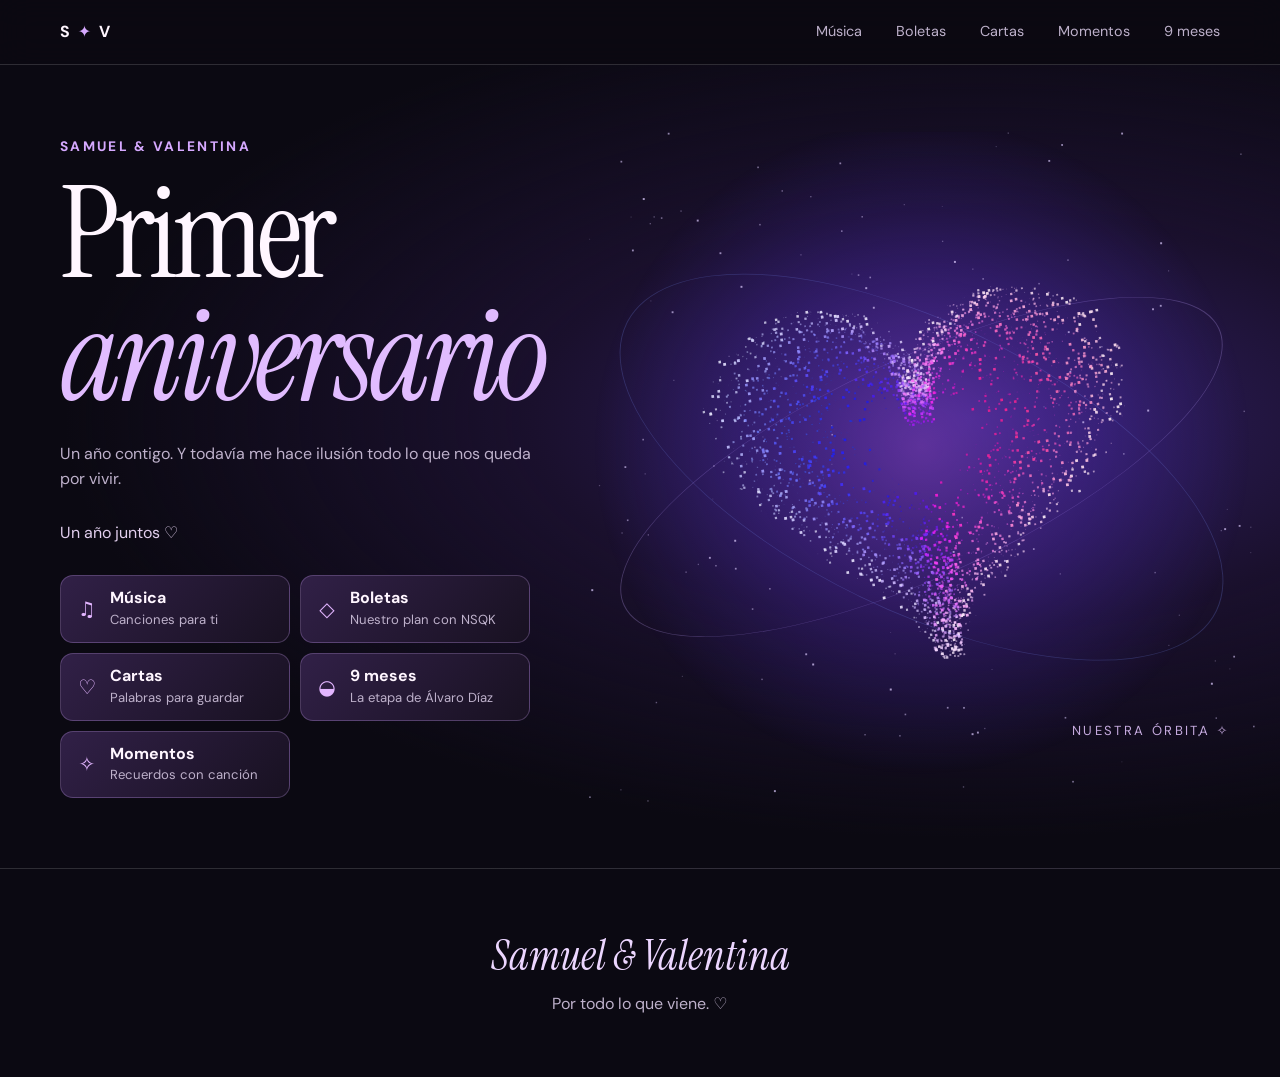
==== docs/index.html @ 87c30b8c "Publica Nuestra órbita en GitHub Pages" ====
<!doctype html>
<html lang="es">
<head>
<meta charset="utf-8">
<meta name="viewport" content="width=device-width, initial-scale=1">
<meta name="theme-color" content="#0b0912">
<title>Nuestra órbita · Samuel y Valentina</title>
<meta name="description" content="El primer aniversario de Samuel y Valentina.">
<link rel="canonical" href="https://torressamuel.github.io/proyecto-aniversario/">
<link rel="preconnect" href="https://fonts.googleapis.com">
<link rel="preconnect" href="https://fonts.gstatic.com" crossorigin>
<link href="https://fonts.googleapis.com/css2?family=DM+Sans:wght@400;500;600;700&family=Instrument+Serif:ital@0;1&display=swap" rel="stylesheet">
<style>
:root{color-scheme:dark;--bg:#0b0912;--ink:#fff6ff;--muted:#beb1cb;--violet:#d6a9ff;--line:#ffffff25;--serif:"Instrument Serif",Georgia,serif;--sans:"DM Sans",system-ui,sans-serif}
*{box-sizing:border-box}html{scroll-behavior:smooth;scroll-padding-top:86px}body{margin:0;background:var(--bg);color:var(--ink);font:16px/1.6 var(--sans)}a{color:inherit;text-decoration:none}button,input,select{font:inherit;color:inherit}button{cursor:pointer}button:focus-visible,a:focus-visible,input:focus-visible,select:focus-visible{outline:2px solid #e5b4ff;outline-offset:5px}[hidden]{display:none!important}
.wrap{width:min(1160px,calc(100% - 48px));margin-inline:auto}.nav{position:sticky;top:0;z-index:2;background:#0b0912e8;border-bottom:1px solid var(--line);backdrop-filter:blur(16px)}.nav .wrap{display:flex;justify-content:space-between;align-items:center;min-height:64px;gap:16px}.brand{letter-spacing:.12em;font-weight:700;white-space:nowrap}.brand span{color:var(--violet)}.links{display:flex;gap:clamp(12px,3vw,34px);font-size:.9rem;color:var(--muted)}.links a:hover{color:#fff}
.hero{position:relative;isolation:isolate;overflow:hidden;border-bottom:1px solid var(--line);background:radial-gradient(ellipse at 76% 44%,#322066 0%,#1a102d 32%,transparent 66%),#0b0912}.hero .wrap{display:grid;grid-template-columns:.95fr 1.05fr;align-items:center;min-height:min(720px,87svh);position:relative}.hero-copy{z-index:1;padding:70px 0}.label{color:var(--violet);font-size:.86rem;font-weight:700;letter-spacing:.17em;text-transform:uppercase;margin:0 0 16px}h1,h2,h3{font-family:var(--serif);font-weight:400;line-height:.96;margin:0}h1{font-size:clamp(4rem,10vw,9rem);letter-spacing:-.045em}h1 em{display:block;color:#e1bcff;font-weight:400}h2{font-size:clamp(3.4rem,7vw,6rem)}h3{font-size:clamp(2rem,4vw,3.6rem)}p{margin:0}.lede{max-width:43ch;color:var(--muted);margin:22px 0 28px}.btn{display:inline-flex;align-items:center;justify-content:center;border:1px solid var(--line);border-radius:100px;padding:11px 21px;background:#20162e;color:var(--ink);transition:background .25s,transform .25s;min-height:46px}.btn:hover{background:#39254b;transform:translateY(-2px)}.primary{background:#e8c9ff;color:#200c30;border-color:transparent;font-weight:700}.primary:hover{background:#f1ddff}.clock{display:flex;gap:16px;align-items:baseline;min-height:35px;margin-bottom:17px;color:#e2cfee}.clock strong{font-size:1.35rem;font-variant-numeric:tabular-nums;color:#fff}.art{width:110%;aspect-ratio:1;position:relative;margin-left:-4%;display:grid;place-items:center}.art::before,.art::after{content:"";position:absolute;inset:17% 1%;border:1px solid #c5a6ff45;border-radius:50%;transform:rotate(-25deg) scaleY(.49);pointer-events:none}.art::after{transform:rotate(26deg) scaleY(.65);border-color:#7c93ff38}.art canvas{width:100%;height:100%;position:absolute}.art-note{position:absolute;bottom:9%;right:4%;color:#c5aade;font-size:.82rem;letter-spacing:.18em}
.section{padding:clamp(66px,9vw,125px) 0;border-bottom:1px solid var(--line)}.section-head{margin-bottom:38px}.section-head p:last-child{color:var(--muted);margin-top:16px;max-width:54ch}.music{background:#110c1a}.music-grid{display:grid;grid-template-columns:.85fr 1.15fr;gap:36px;align-items:start}.now{background:radial-gradient(ellipse at top right,#392055,transparent 75%),#181120;border:1px solid var(--line);border-radius:20px;padding:clamp(20px,4vw,38px);display:grid;align-content:center;min-height:236px}.now p:not(.label){margin:12px 0 20px;color:var(--muted)}.now a{justify-self:start}.tracks{display:grid;gap:8px}.track{background:transparent;border:1px solid transparent;border-bottom-color:var(--line);padding:14px 16px;display:grid;grid-template-columns:25px 1fr;align-items:center;gap:12px;text-align:left;border-radius:10px}.track:hover,.track[aria-pressed=true]{background:#21172f;border-color:#b68be45c}.track span:first-child{color:var(--violet)}.track small{display:block;color:var(--muted);font-size:.85rem}
.ticket{display:grid;grid-template-columns:1fr .32fr;overflow:hidden;border:1px solid #9479bc90;border-radius:20px;background:radial-gradient(at 5% 0%,#422c64,transparent 65%),linear-gradient(115deg,#20172d,#160e29 62%,#232650);position:relative;isolation:isolate;transition:transform .35s,box-shadow .35s}.ticket:hover,.ticket:focus-within,.ticket.glow{transform:translateY(-3px);box-shadow:0 0 40px #a36aff38}.ticket-main,.stub{padding:clamp(22px,4vw,48px)}.stub{border-left:1px dashed #e2c9ff65;display:grid;align-content:center;gap:14px;text-align:center}.bars{height:38px;background:repeating-linear-gradient(90deg,#e5d4ff 0 2px,transparent 2px 5px,#e5d4ff 5px 6px,transparent 6px 10px,#e5d4ff 10px 14px,transparent 14px 18px);opacity:.65}.ticket-meta{display:flex;gap:12px 26px;flex-wrap:wrap;margin-top:22px;color:#eee1ff}.ticket-note{margin-top:20px;color:#e2d0f2;max-width:60ch}.gallery{display:grid;grid-template-columns:repeat(2,1fr);gap:12px;margin-top:18px}.photo{display:grid;place-items:center;text-align:center;min-height:128px;border:1px dashed #c9a9ed60;border-radius:14px;background:#15101f;color:var(--muted);padding:12px;overflow:hidden}.photo img{display:block;width:100%;max-height:280px;object-fit:cover;border-radius:9px}.photo span{display:block}
.archive{background:radial-gradient(ellipse at 10% 15%,#281630,transparent 50%),#100c16}.filters{display:flex;flex-wrap:wrap;gap:12px;margin:0 0 23px}.filters input,.filters select{min-height:46px;border:1px solid var(--line);background:#18111f;border-radius:12px;padding:10px 14px}.filters input{flex:1 1 260px;min-width:0}.filters select{flex:0 1 auto;max-width:100%}.letters{display:grid;grid-template-columns:repeat(3,1fr);gap:13px}.letter{text-align:left;border:1px solid var(--line);border-radius:16px;background:#1a1223;padding:23px;min-height:170px;display:grid;align-content:start;gap:12px;transition:background .25s,border .25s}.letter:hover{background:#2b1a38;border-color:#d7a6ff80}.letter.feature{grid-column:1/-1;background:radial-gradient(at 97% 4%,#53316a,transparent 65%),#25172e;min-height:200px;padding:clamp(23px,5vw,52px)}.letter .label{margin:0}.letter p:last-child{color:var(--muted)}.empty{padding:16px 0;color:var(--muted)}
.chapter{display:grid;grid-template-columns:.53fr 1fr;border:1px solid var(--line);border-radius:18px;overflow:hidden;background:#171020}.chapter-art{display:grid;place-items:center;min-height:240px;background:radial-gradient(at 50% 70%,#4631a8,transparent 70%),linear-gradient(135deg,#421944,#14112a);font:italic clamp(6rem,13vw,11rem)/1 var(--serif);color:#e8dbff;text-shadow:0 0 35px #be79ff}.chapter-copy{padding:clamp(24px,5vw,56px);align-self:center}.chapter-copy p:not(.label){margin:15px 0 22px;color:var(--muted);max-width:50ch}.actions{display:flex;gap:10px;flex-wrap:wrap}.preview{width:100%;height:min(600px,75vh);border:1px solid var(--line);border-radius:16px;margin-top:16px;background:#181023}
footer{text-align:center;padding:60px 20px;color:var(--muted)}footer strong{display:block;font:italic 2.6rem var(--serif);color:#ecd6ff;margin-bottom:8px}dialog{width:min(780px,calc(100% - 26px));max-height:87vh;max-height:87dvh;border:1px solid #d2aafd80;border-radius:20px;padding:0;background:#241a2d;color:#fff3ff;overflow:auto}dialog::backdrop{background:#08040ce0;backdrop-filter:blur(7px)}.reader-head{position:sticky;top:0;background:#241a2d;display:flex;justify-content:flex-end;padding:12px 16px;border-bottom:1px solid var(--line)}.reader{padding:clamp(23px,6vw,64px)}.reader h2{font-size:clamp(3rem,7vw,5.4rem);margin:0 0 25px}.body-letter{white-space:pre-wrap;font-size:clamp(1.02rem,2vw,1.15rem);line-height:1.9;color:#f3e6f5;overflow-wrap:anywhere}body:has(dialog[open]){overflow:hidden}
@media(max-width:760px){.wrap{width:calc(100% - 32px)}.nav .wrap{min-height:58px;gap:8px}.links{gap:10px;font-size:.85rem}.brand{font-size:.86rem}.hero .wrap{grid-template-columns:1fr;min-height:0}.hero-copy{padding:53px 0 4px}.hero{background:radial-gradient(ellipse at 52% 75%,#30205b,transparent 62%),#0b0912}.art{width:min(100%,450px);margin:-18px auto 0;aspect-ratio:1.2}.art-note{bottom:7%}.music-grid,.chapter{grid-template-columns:1fr}.letters{grid-template-columns:repeat(2,1fr)}.chapter-art{min-height:168px}}
@media(max-width:420px){.letters{grid-template-columns:1fr}.ticket{grid-template-columns:1fr}.stub{border-left:0;border-top:1px dashed #e2c9ff65;grid-template-columns:1fr 1fr;align-items:center;text-align:left}.ticket .bars{height:26px}.gallery{gap:8px}.photo{min-height:105px}}
@media(prefers-reduced-motion:reduce){*,*::before,*::after{scroll-behavior:auto!important;transition:none!important;animation:none!important}}

.route-menu{display:grid;grid-template-columns:repeat(2,minmax(0,1fr));gap:10px;max-width:470px;margin-top:20px}
.route-card{display:grid;grid-template-columns:26px minmax(0,1fr);align-items:center;gap:10px;padding:12px 13px;border:1px solid #d3aaff42;border-radius:13px;background:linear-gradient(135deg,#312047,#181121);transition:transform .22s,border-color .22s,background .22s}
.route-card:hover{transform:translateY(-3px);border-color:#d3aaffa8;background:linear-gradient(135deg,#442b62,#241531)}
.route-card strong,.route-card small{display:block}.route-card strong{line-height:1.3}.route-card small{color:var(--muted);font-size:.82rem}.route-icon{color:#e2b5ff;text-align:center;font-size:1.25rem}
.links a[aria-current="page"]{color:#f4dfff;text-decoration:underline;text-underline-offset:5px}
.route-return{display:inline-flex;align-items:center;gap:8px;margin:0 0 29px;color:#e3bcff;font-weight:600}.route-return:hover{text-decoration:underline;text-underline-offset:4px}
.section[data-route]{padding-top:clamp(35px,6vw,78px);min-height:calc(100svh - 65px)}
.route-heading:focus{outline:none}
@media(max-width:760px){.hero-copy{padding-bottom:14px}.route-menu{margin-top:12px}.art{margin-top:0}.section[data-route]{min-height:calc(100svh - 58px)}}
@media(max-width:360px){.route-card{gap:5px;padding-inline:8px}.route-card small{font-size:.77rem}}
@media(prefers-reduced-motion:no-preference){[data-route]:not([hidden]){animation:route-in .32s ease-out both}@keyframes route-in{from{opacity:.25;transform:translateY(7px)}to{opacity:1;transform:none}}}

.memory{background:radial-gradient(ellipse at 75% 4%,#2c193e,transparent 56%),#100b18}
.memory-chapter{margin-bottom:24px}.memory-chapter .chapter-art{font-size:clamp(4.5rem,10vw,9rem)}
.memory-form{margin:24px 0 14px;padding:clamp(18px,4vw,34px);background:#191122;border:1px solid var(--line);border-radius:17px}
.memory-form h3{font-size:clamp(2rem,4vw,3rem);margin-bottom:13px}.memory-form label{display:grid;gap:6px;font-weight:600}
.memory-form input{width:100%;min-width:0;padding:9px 12px;background:#110d18;border:1px solid #ffffff3f;border-radius:9px}
.memory-form input::file-selector-button{padding:6px 10px;border:0;border-radius:6px;background:#dac0ee;color:#1e1027;margin-right:10px}
.fields{display:grid;grid-template-columns:1fr 1fr;gap:12px 16px;margin-bottom:15px}.feedback{color:#e5ccef;min-height:1.65em;margin-top:9px}.feedback:empty{display:none}
.photo-form form{display:grid;gap:9px;margin:13px 0 7px}.photo-form .btn{justify-self:start}.photo-form small{color:var(--muted)}
:is(#saved-photos,#alvaro-saved-photos):empty,.saved-memories:empty{display:none}:is(#saved-photos,#alvaro-saved-photos) .photo{padding:0;border-style:solid}:is(#saved-photos,#alvaro-saved-photos) img{height:clamp(130px,25vw,270px)}
.saved-memories{display:grid;gap:10px;margin:20px 0}.saved-entry{display:flex;align-items:center;justify-content:space-between;gap:12px;border:1px solid var(--line);border-radius:12px;padding:13px 16px;background:#1a1223}.saved-entry div{min-width:0;overflow-wrap:anywhere}.saved-entry strong{display:block}.saved-entry small{color:var(--muted)}.saved-entry .btn{flex:none}
.now .spotify-frame{border:0;border-radius:12px;width:100%;height:152px;margin:10px 0 0}.now .play-hint{font-size:.85rem;margin:5px 0 14px}
@media(max-width:760px){.links{gap:8px;font-size:.83rem}.music-grid{display:flex;flex-direction:column;gap:16px}.music-grid>*{width:100%}}
@media(max-width:460px){.fields{grid-template-columns:1fr}.nav .wrap{width:calc(100% - 24px)}.links{gap:7px;font-size:.77rem}.brand{letter-spacing:0;font-size:.8rem}}

.alvaro-video{margin:0 0 26px;border:1px solid #b99ade65;border-radius:22px;overflow:hidden;background:radial-gradient(ellipse at 92% 0%,#472765,transparent 65%),#181023}
.alvaro-video figcaption{padding:clamp(20px,4vw,37px)}.alvaro-video .label{margin-bottom:10px}.video-stage{display:grid;place-items:center;padding:clamp(0px,2vw,22px);background:radial-gradient(ellipse at 50% 55%,#39204c,#0d0915 80%)}
.video-stage video{display:block;width:auto;max-width:100%;max-height:min(70svh,650px);background:#0b0912;border-radius:10px}
@media(max-width:620px){.video-stage{padding:0}.video-stage video{width:100%;max-height:65svh;border-radius:0}}
</style>
</head>
<body>
<header class="nav"><nav class="wrap" aria-label="Navegación principal"><a class="brand" href="#inicio" aria-label="Samuel y Valentina, inicio">S <span>✦</span> V</a><div class="links"><a href="#musica">Música</a><a href="#boletas">Boletas</a><a href="#cartas">Cartas</a><a href="#momentos">Momentos</a><a href="#nueve-meses">9 meses</a></div></nav></header>
<main>
<section class="hero" id="inicio" data-route><div class="wrap">
<div class="hero-copy"><p class="label">Samuel &amp; Valentina</p><h1 class="route-heading" tabindex="-1">Primer <em>aniversario</em></h1><p class="lede">Un año contigo. Y todavía me hace ilusión todo lo que nos queda por vivir.</p><div class="clock" id="clock">Un año juntos ♡</div><nav class="route-menu" aria-label="Apartados del aniversario">
<a class="route-card" href="#musica"><span class="route-icon" aria-hidden="true">♫</span><span><strong>Música</strong><small>Canciones para ti</small></span></a>
<a class="route-card" href="#boletas"><span class="route-icon" aria-hidden="true">◇</span><span><strong>Boletas</strong><small>Nuestro plan con NSQK</small></span></a>
<a class="route-card" href="#cartas"><span class="route-icon" aria-hidden="true">♡</span><span><strong>Cartas</strong><small>Palabras para guardar</small></span></a>
<a class="route-card" href="#nueve-meses"><span class="route-icon" aria-hidden="true">◒</span><span><strong>9 meses</strong><small>La etapa de Álvaro Díaz</small></span></a>
<a class="route-card" href="#momentos"><span class="route-icon" aria-hidden="true">✧</span><span><strong>Momentos</strong><small>Recuerdos con canción</small></span></a>
</nav></div>
<div class="art" aria-hidden="true"><canvas id="heart"></canvas><span class="art-note">NUESTRA ÓRBITA ✧</span></div>
</div></section>
<section class="section music" id="musica" data-route hidden><div class="wrap"><a class="route-return" href="#inicio"><span aria-hidden="true">‹</span> Volver al inicio</a><div class="section-head"><p class="label">Para ponernos en ambiente</p><h2 class="route-heading" tabindex="-1">Nuestra frecuencia</h2><p>NSQK, Álvaro Díaz y Murder. Elige una canción y dale a reproducir.</p></div><div class="music-grid">
<div class="now" aria-live="polite"><p class="label">Canción seleccionada</p><h3 id="track-title"></h3><p id="track-note"></p><iframe id="spotify-player" class="spotify-frame" title="Reproductor de Spotify" allow="autoplay; clipboard-write; encrypted-media; fullscreen; picture-in-picture" hidden></iframe><p class="play-hint" id="play-hint" hidden>Spotify puede ofrecer una vista previa según tu sesión y navegador.</p><a id="track-link" class="btn" target="_blank" rel="noopener noreferrer">Abrir en Spotify</a></div>
<div class="tracks" id="tracks" aria-label="Canciones para dedicar"></div>
</div></div></section>
<section class="section" id="boletas" data-route hidden><div class="wrap"><a class="route-return" href="#inicio"><span aria-hidden="true">‹</span> Volver al inicio</a><div class="section-head"><p class="label">Vault · NSQK</p><h2 class="route-heading" tabindex="-1">Una noche pendiente</h2><p>Una fecha marcada en el calendario y un plan que ya me ilusiona compartir contigo.</p></div>
<!-- BOLETA NSQK: cambia el evento, la fecha, la ciudad y la dedicatoria aquí. El serial y las barras son decorativos. -->
<article class="ticket" id="ticket"><div class="ticket-main"><p class="label">Pase conmemorativo · Segunda fecha</p><h3>NSQK · Mosca Tour</h3><div class="ticket-meta"><time datetime="2027-08-29T20:00:00-05:00">29 de agosto de 2027 · 8:00 p. m.</time><span>Royal Center · Bogotá</span><span>Segundo piso · Etapa 2</span></div><p class="ticket-note">Me emociona pensar en las canciones que vamos a cantar juntos y en lo que nos vamos a contar de vuelta a casa.</p></div><div class="stub"><strong>SV–0829</strong><div class="bars" aria-hidden="true"></div><button class="btn" id="shine" type="button" aria-pressed="false">Iluminar pase</button></div></article>
<div class="gallery" id="gallery" aria-label="Galería del concierto"></div>
<div class="memory-form"><h3>Las fotos de NSQK</h3><p><a class="btn" href="https://orbita-sv-aniversario.wiseghost130.chatgpt.site/#boletas">Abrir el álbum privado</a></p></div>
</div></section>
<section class="section archive" id="cartas" data-route hidden><div class="wrap"><a class="route-return" href="#inicio"><span aria-hidden="true">‹</span> Volver al inicio</a><div class="section-head"><p class="label">Archivo de cartas</p><h2 class="route-heading" tabindex="-1">Todo lo que te escribiría</h2><p>Palabras para guardar y volver a leer cuando quieras.</p></div>
<div class="filters"><input id="search" type="search" placeholder="Buscar una carta…" aria-label="Buscar una carta"><select id="filter" aria-label="Filtrar por tema"><option value="">Todos los temas</option></select></div>
<div class="letters" id="letters"></div><p class="empty" id="empty" role="status" hidden>No encontré cartas con esa búsqueda.</p>
</div></section>
<section class="section memory" id="momentos" data-route hidden><div class="wrap">
<a class="route-return" href="#inicio"><span aria-hidden="true">‹</span> Volver al inicio</a>
<div class="section-head"><p class="label">Nuestro archivo</p><h2 class="route-heading" tabindex="-1">Momentos</h2><p>Una canción para volver a cada recuerdo.</p></div>
<article class="chapter memory-chapter"><div class="chapter-art" aria-hidden="true">31.10</div><div class="chapter-copy"><p class="label"><time datetime="2026-10-31">31 de octubre de 2026</time></p><h3>La noche de AKRIILA</h3><p>El concierto al que fuimos juntos. Guarda aquí la canción que te devuelve a esa noche.</p><a class="btn primary" href="https://orbita-sv-aniversario.wiseghost130.chatgpt.site/#momentos">Dedicarle una canción</a></div></article>
<div class="memory-form"><h3>Guardar una canción</h3><p><a class="btn" href="https://orbita-sv-aniversario.wiseghost130.chatgpt.site/#momentos">Abrir nuestros recuerdos privados</a></p></div>
</div></section>
<section class="section" id="nueve-meses" data-route hidden><div class="wrap"><a class="route-return" href="#inicio"><span aria-hidden="true">‹</span> Volver al inicio</a><div class="section-head"><p class="label">Nuestro archivo</p><h2 class="route-heading" tabindex="-1">El capítulo de los 9 meses</h2></div><figure class="alvaro-video" aria-labelledby="alvaro-video-title">
  <figcaption><p class="label">Para volver a ese momento</p><h3 id="alvaro-video-title">Un recuerdo de los dos</h3></figcaption>
  <div class="video-stage"><video controls playsinline preload="metadata" poster="recuerdo-alvaro.jpg" aria-label="Video del recuerdo de los nueve meses">
    <source src="recuerdo-alvaro.mp4" type="video/mp4">
    <a href="recuerdo-alvaro.mp4">Abrir el video</a>
  </video></div>
</figure><article class="chapter"><div class="chapter-art" aria-hidden="true">09</div><div class="chapter-copy"><p class="label">La etapa de Álvaro Díaz</p><h3>Antes de esta órbita</h3><p>Cuando cumplimos nueve meses, esta historia tuvo su propia página, inspirada en Álvaro Díaz. Aquí tiene un lugar para volver a visitarla.</p>
<!-- WEB DE ÁLVARO DÍAZ: configura paginaAnterior al inicio del script. Se habilitarán el visor y el enlace directo. -->
<p id="chapter-pending">Pendiente de conectar la página original.</p><div class="actions" id="chapter-actions" hidden><button class="btn" id="toggle-preview" aria-expanded="false" aria-controls="chapter-preview">Mostrar la página</button><a class="btn primary" id="open-chapter" target="_blank" rel="noopener noreferrer">Abrir en otra pestaña</a><a class="btn" id="jump-alvaro-photos" href="#nueve-meses">Ir al álbum de fotos</a></div></div></article>
<iframe class="preview" id="chapter-preview" title="Página del aniversario de nueve meses" referrerpolicy="no-referrer" hidden></iframe>
<div class="memory-form" id="alvaro-album" tabindex="-1"><h3>Fotos de los nueve meses</h3><p><a class="btn" href="https://orbita-sv-aniversario.wiseghost130.chatgpt.site/#nueve-meses">Abrir el álbum privado</a></p></div>
</div></section>
</main>
<footer><strong>Samuel &amp; Valentina</strong>Por todo lo que viene. ♡</footer>
<dialog id="reader" aria-labelledby="reader-title"><div class="reader-head"><form method="dialog"><button class="btn" autofocus>Cerrar carta</button></form></div><article class="reader"><p class="label" id="reader-tag"></p><h2 id="reader-title"></h2><p class="body-letter" id="reader-text"></p></article></dialog>
<script>
"use strict";
// EDITA AQUÍ. Usa ISO con zona horaria. Ejemplo de formato: 2025-11-26T20:00:00-05:00.
const fechaInicio = "";
// WEB DE ÁLVARO DÍAZ: pega la URL completa o usa "./9-meses/index.html".
const paginaAnterior = "https://raw.githack.com/TorresSamuel/proyecto-aniversario/088afdf/views/index.html";
// GALERÍA: rellena src con una ruta o URL y ajusta alt. Duplica una fila para añadir fotos.
const fotos = [
  {src:"", alt:"Foto de las entradas", nombre:"Foto de las boletas"},
  {src:"", alt:"Samuel y Valentina en el concierto", nombre:"Foto de esa noche"}
];
// MÚSICA: pon tus canciones y dedicatorias reales. Opcional: añade url con el enlace directo a la canción.
const canciones = [
  {titulo:"MUBI", artista:"NSQK y Álvaro Díaz", url:"https://open.spotify.com/track/2FUypqXCtt1VRm7ytyCae4", nota:"Para cuando quieras que el resto del mundo se quede en pausa."},
  {titulo:"Si En Tu Mente Estuve", url:"https://open.spotify.com/track/6EjBcoyPVn99cpRfoDiuRf", nota:"Para escucharnos desde lejos."},
  {titulo:"LOVELANGUAGE", url:"https://open.spotify.com/track/5SuMst3sQt8wf94iGoXXLw", nota:"Para todas las maneras que tenemos de decirnos te quiero."},
  {titulo:"YOKO", artista:"Álvaro Díaz", url:"https://open.spotify.com/track/63kj1GJsbRXhUcFM5JUf9L", nota:"Para cuando quiero tenerte cerquita."},
  {titulo:"Reina Pepiada", artista:"Álvaro Díaz", url:"https://open.spotify.com/track/448IaiMb1Sxq6GptlBcbov", nota:"Una para dedicarte sin pensarlo dos veces."},
  {titulo:"TE VI EN MIS PESADILLAS", artista:"Álvaro Díaz", url:"https://open.spotify.com/track/3vfq1ovR6oBGJPvoy4Oy1B", nota:"Para esas noches en que sigues en mi cabeza."},
  {titulo:"Noche de los Dos", artista:"Murder", url:"https://open.spotify.com/track/1MKsphr9WmAkAGameksHDu", nota:"Para una noche de los dos."}
];
// CARTAS: los textos son borradores editables. Duplica un objeto para agregar otra carta.
// Usa líneas en blanco entre párrafos. Solo la carta principal lleva portada: true.
const cartas = [
  // CARTA PRINCIPAL: escribe aquí tu carta de primer aniversario.
  {titulo:"Mi primer año contigo", tema:"Aniversario", portada:true, resumen:"Una carta para ti, Valentina.", texto:`Valentina:

Hoy quiero detenerme un rato a pensar en lo que significa haber compartido este año contigo. Si tuviera que guardar algo de estos meses, guardaría también las partes más sencillas: la alegría de saber de ti, el cariño que cabe en un mensaje y las ganas de seguir hablando cuando ya toca despedirse.

Me gusta que todavía haya tanto por conocer de ti. Quiero seguir descubriendo qué cosas te hacen reír, qué música quieres poner primero y qué planes te gustaría que hiciéramos, incluso los que todavía parecen lejanos.

Gracias por compartir conmigo este primer año. Me hace feliz poder decir que es nuestro. Ojalá sigamos encontrando tiempo para celebrar, pero también para contarnos cómo nos fue y hacerle espacio al otro en cualquier día.

Feliz aniversario, amor.

Samuel`},
  // CARTA PARA CUANDO EXTRAÑES: reemplaza el texto y conserva los saltos de párrafo.
  {titulo:"Para cuando extrañes", tema:"A la distancia", resumen:"Léeme cuando quieras sentirme cerquita.", texto:`Vale, si hoy me extrañas, imagina que me siento a tu lado y te pregunto cómo te fue. Me puedes contar todo con calma. Hasta que pueda escucharte de verdad, te dejo estas palabras aquí para hacerte compañía.

Te quiero. Y ya tengo ganas de verte.`},
  // CARTA LO QUE AMO DE TI: añade aquí tus detalles favoritos de Valentina.
  {titulo:"Lo que amo de ti", tema:"Nosotros", resumen:"Las cosas que me dan ganas de quedarme un ratito más.", texto:`Amo escucharte hablar de algo que te emociona. En esos momentos me gusta hacerte otra pregunta solo para seguir oyéndote.

Quiero seguir aprendiendo a quererte en los días en que todo sale bien y también en los que lo único que necesitas es descansar.`},
  // CARTA NUESTROS PLANES: añade planes reales o pequeños deseos.
  {titulo:"Nuestros planes", tema:"Por venir", resumen:"Un espacio para todas las fechas que aún no tienen día.", texto:`Me ilusiona ir a ver a NSQK contigo. También quiero que sigamos haciendo esos planes pequeños que podemos decidir el mismo día: salir a caminar, comer algo rico o quedarnos hablando un rato.

Todavía hay muchos días por llenar. Qué rico poder imaginarlos contigo.`},
  // CARTA DÍAS TRANQUILOS: añade aquí un recuerdo o una dedicatoria.
  {titulo:"Días tranquilos", tema:"Nosotros", resumen:"Una carta para leer despacio.", texto:`Hay días en los que me basta estar contigo. Podemos poner música bajito, repetir una canción por tercera vez y dejar que pase la tarde.

Espero que tengamos muchos días así, con tiempo para mirarnos y poquito afán por lo demás.`}
];
const byId = id => document.getElementById(id);
function element(tag, text, className) {
  const node = document.createElement(tag);
  node.textContent = text;
  if (className) node.className = className;
  return node;
}
const inicio = Date.parse(fechaInicio);
if (Number.isFinite(inicio)) {
  const clock = byId("clock");
  const update = () => {
    const minutos = Math.floor(Math.max(0, Date.now() - inicio) / 60000);
    clock.replaceChildren(...[[Math.floor(minutos / 1440),"días"],[Math.floor(minutos / 60) % 24,"h"],[minutos % 60,"min"]].map(([n, unit]) => {
      const item = element("span","");
      item.append(element("strong",String(n)), " " + unit);
      return item;
    }));
  };
  update();
  setInterval(update,1000);
}
const trackButtons = canciones.map((cancion, index) => {
  const button = element("button","","track");
  button.type = "button";
  const icon = element("span","♪");
  icon.setAttribute("aria-hidden","true");
  const copy = element("span",cancion.titulo);
  copy.append(element("small",cancion.artista || "NSQK"));
  button.append(icon,copy);
  button.addEventListener("click",() => {
    selectTrack(index);
    if (matchMedia("(max-width: 760px)").matches) byId("spotify-player").scrollIntoView({block:"center",behavior:"instant"});
  });
  byId("tracks").append(button);
  return button;
});
let activeSong = canciones[0];
function spotifyId(value) {
  try {
    const url = new URL(value);
    if (url.origin !== "https://open.spotify.com") return null;
    return url.pathname.match(/^\/(?:intl-[a-z-]+\/)?track\/([A-Za-z0-9]{22})\/?$/i)?.[1] || null;
  } catch { return null; }
}
function renderPlayer() {
  const frame = byId("spotify-player");
  const id = spotifyId(activeSong.url);
  const open = !byId("musica").hidden && !!id;
  frame.hidden = !open;
  byId("play-hint").hidden = !open;
  if (!open) {
    frame.removeAttribute("src");
    return;
  }
  const source = "https://open.spotify.com/embed/track/" + id;
  if (frame.getAttribute("src") !== source) frame.src = source;
  frame.title = "Reproducir " + activeSong.titulo + " en Spotify";
}
function selectTrack(index) {
  const song = typeof index === "number" ? canciones[index] : index;
  activeSong = song;
  byId("track-title").textContent = song.titulo;
  byId("track-note").textContent = song.nota;
  const link = byId("track-link");
  link.href = song.url || "https://open.spotify.com/search/" + encodeURIComponent("NSQK " + song.titulo);
  link.textContent = song.url ? "Abrir en Spotify" : "Buscar en Spotify";
  renderPlayer();
  trackButtons.forEach((button,i) => button.setAttribute("aria-pressed",String(i === index)));
}
selectTrack(0);
const shine = byId("shine");
shine.addEventListener("click",() => {
  const active = byId("ticket").classList.toggle("glow");
  shine.setAttribute("aria-pressed",String(active));
  shine.textContent = active ? "Atenuar pase" : "Iluminar pase";
});
for (const foto of fotos) {
  const card = element(foto.src ? "a" : "div","","photo");
  if (foto.src) {
    card.href = foto.src;
    card.target = "_blank";
    card.rel = "noopener noreferrer";
    const image = document.createElement("img");
    image.src = foto.src;
    image.alt = foto.alt;
    image.loading = "lazy";
    card.append(image);
  } else {
    card.append(element("span","＋  " + foto.nombre));
  }
  byId("gallery").append(card);
}
function setChapterPreview(open) {
  if (!paginaAnterior.trim()) return;
  const preview = byId("chapter-preview");
  const toggle = byId("toggle-preview");
  preview.hidden = !open;
  if (open && !preview.hasAttribute("src")) preview.src = paginaAnterior;
  toggle.textContent = open ? "Ocultar la página" : "Mostrar la página";
  toggle.setAttribute("aria-expanded",String(open));
}
if (paginaAnterior.trim()) {
  byId("chapter-pending").hidden = true;
  byId("chapter-actions").hidden = false;
  byId("open-chapter").href = paginaAnterior;
  const preview = byId("chapter-preview");
  const toggle = byId("toggle-preview");
  toggle.addEventListener("click",() => setChapterPreview(preview.hidden));
  byId("jump-alvaro-photos").addEventListener("click",event => {
    event.preventDefault();
    byId("alvaro-album").focus({preventScroll:true});
    byId("alvaro-album").scrollIntoView({block:"start"});
  });
}
const reader = byId("reader");
const filter = byId("filter");
const search = byId("search");
for (const tema of new Set(cartas.map(carta => carta.tema))) {
  filter.add(new Option(tema,tema));
}
const normalize = value => value.normalize("NFD").replace(/\p{Diacritic}/gu,"").toLowerCase();
function renderLetters() {
  const query = normalize(search.value.trim());
  const matches = cartas.filter(carta => (!filter.value || carta.tema === filter.value) &&
    normalize([carta.titulo,carta.tema,carta.resumen,carta.texto].join(" ")).includes(query));
  byId("letters").replaceChildren(...matches.map(carta => {
    const button = element("button","",carta.portada ? "letter feature" : "letter");
    button.type = "button";
    button.setAttribute("aria-haspopup","dialog");
    button.append(element("p",carta.tema,"label"),element("h3",carta.titulo),element("p",carta.resumen));
    button.addEventListener("click",() => {
      byId("reader-tag").textContent = carta.tema;
      byId("reader-title").textContent = carta.titulo;
      byId("reader-text").textContent = carta.texto;
      reader.showModal();
      reader.scrollTop = 0;
    });
    return button;
  }));
  byId("empty").hidden = matches.length !== 0;
}
search.addEventListener("input",renderLetters);
filter.addEventListener("change",renderLetters);
reader.addEventListener("click",event => {
  if (event.target !== reader) return;
  const rect = reader.getBoundingClientRect();
  if (event.clientX < rect.left || event.clientX > rect.right ||
      event.clientY < rect.top || event.clientY > rect.bottom) reader.close();
});
renderLetters();

// Arte original de la portada, dibujado en canvas.
const canvas = byId("heart");
const ctx = canvas.getContext("2d");
const motion = matchMedia("(prefers-reduced-motion: reduce)");
let seed = 629;
function random() {
  seed = (1664525 * seed + 1013904223) >>> 0;
  return seed / 4294967296;
}
const stars = Array.from({length:145},() => [random(),random(),random()]);
const grains = Array.from({length:3900},() => [random() * 2 * Math.PI,random(),random(),random()]);
let animation;
function draw(time = 0) {
  const box = canvas.getBoundingClientRect();
  const width = box.width;
  const height = box.height;
  if (!width || !height) return;
  const ratio = Math.min(2,devicePixelRatio);
  if (canvas.width !== Math.round(width * ratio) || canvas.height !== Math.round(height * ratio)) {
    canvas.width = Math.round(width * ratio);
    canvas.height = Math.round(height * ratio);
  }
  ctx.setTransform(ratio,0,0,ratio,0,0);
  ctx.clearRect(0,0,width,height);
  const size = Math.min(width,height);
  const cx = width * .5;
  const cy = height * .47;
  const pulse = motion.matches ? 1 : 1 + Math.sin(time / 1450) * .024;
  const glow = ctx.createRadialGradient(cx,cy,0,cx,cy,size*.49);
  glow.addColorStop(0,"#9b4deb70");
  glow.addColorStop(.55,"#6434ef39");
  glow.addColorStop(1,"#5836ee00");
  ctx.fillStyle = glow;
  ctx.fillRect(0,0,width,height);
  for (const [x,y,power] of stars) {
    ctx.fillStyle = "rgba(222,205,255," + (.15 + power * .58) + ")";
    ctx.fillRect(x * width,y * height,1 + power,1 + power);
  }
  ctx.save();
  ctx.translate(cx,cy);
  ctx.rotate(-.13);
  const scale = size * .0184 * pulse;
  for (const [t,r,b,spread] of grains) {
    const edge = .24 + .76 * Math.pow(r,.43);
    const x = 16 * Math.sin(t) ** 3;
    const y = -(13*Math.cos(t)-5*Math.cos(2*t)-2*Math.cos(3*t)-Math.cos(4*t));
    const hue = 263 + 45 * Math.sin(t) + 24 * b;
    const light = 48 + 44 * r + 6 * b;
    ctx.fillStyle = "hsla(" + hue + ",94%," + light + "%," + (.15 + b * .78) + ")";
    ctx.fillRect(x*scale*edge + (spread-.5)*size*.044,y*scale*edge, .55 + b*2.3,.55 + b*2.3);
  }
  ctx.restore();
  if (!motion.matches) animation = requestAnimationFrame(draw);
}
function restart() {
  cancelAnimationFrame(animation);
  draw();
}
motion.addEventListener("change",restart);
window.addEventListener("resize",restart);


const routes = new Map([...document.querySelectorAll("[data-route]")].map(section => [section.id,section]));
function showRoute(moveFocus = false) {
  const requested = location.hash.slice(1);
  const current = routes.has(requested) ? requested : "inicio";
  const active = routes.get(current);
  for (const [id,section] of routes) section.hidden = id !== current;
  for (const link of document.querySelectorAll(".nav a")) {
    if (link.getAttribute("href") === "#" + current) link.setAttribute("aria-current","page");
    else link.removeAttribute("aria-current");
  }
  const heading = active.querySelector("h1,h2");
  document.title = current === "inicio" ? "Nuestra órbita · Samuel y Valentina" : heading.textContent + " · Nuestra órbita";
  if (moveFocus) heading.focus({preventScroll:true});
  window.scrollTo({top:0,behavior:"instant"});
  renderPlayer();
  if (current !== "nueve-meses") document.querySelector(".alvaro-video video").pause();
  if (current === "nueve-meses") {
    setChapterPreview(true);
  }
  if (current === "inicio") restart();
  else cancelAnimationFrame(animation);
}
if ("scrollRestoration" in history) history.scrollRestoration = "manual";
window.addEventListener("hashchange",() => showRoute(true));
document.querySelector(".nav").addEventListener("click",event => {
  const link = event.target.closest("a[aria-current=page]");
  if (!link || event.ctrlKey || event.metaKey || event.shiftKey || event.altKey) return;
  event.preventDefault();
  showRoute(true);
});
showRoute();
</script>
</body>
</html>
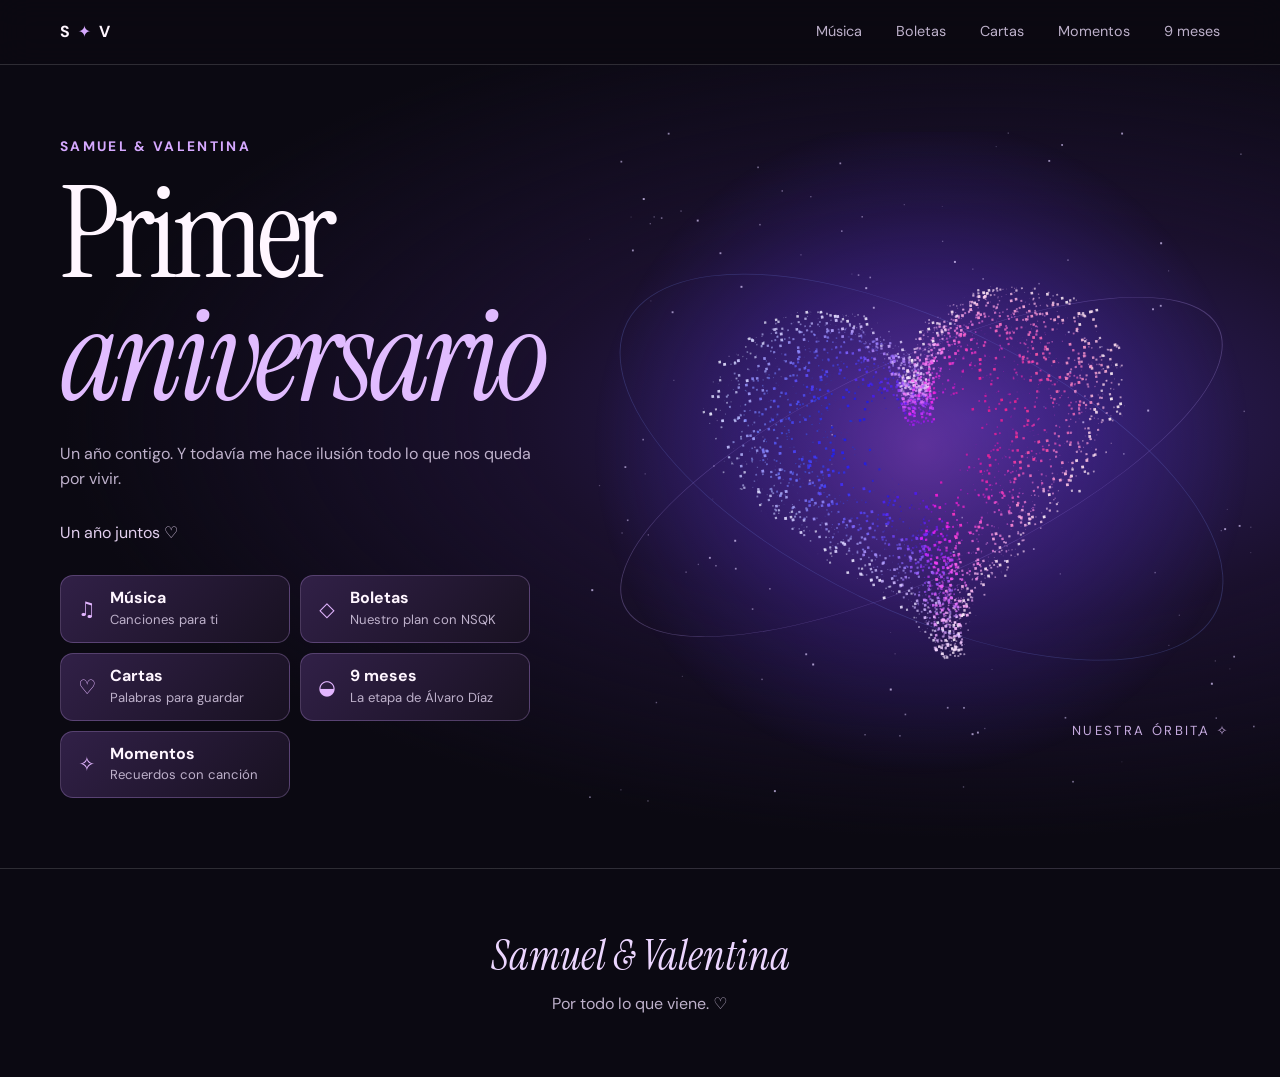
==== commit 7a62dc1e: "Deja cuatro cartas listas para personalizar" ====
--- a/docs/index.html
+++ b/docs/index.html
@@ -141,21 +141,13 @@
 
 Samuel`},
   // CARTA PARA CUANDO EXTRAÑES: reemplaza el texto y conserva los saltos de párrafo.
-  {titulo:"Para cuando extrañes", tema:"A la distancia", resumen:"Léeme cuando quieras sentirme cerquita.", texto:`Vale, si hoy me extrañas, imagina que me siento a tu lado y te pregunto cómo te fue. Me puedes contar todo con calma. Hasta que pueda escucharte de verdad, te dejo estas palabras aquí para hacerte compañía.
-
-Te quiero. Y ya tengo ganas de verte.`},
+  {titulo:"Para cuando extrañes", tema:"A la distancia", resumen:"", texto:``},
   // CARTA LO QUE AMO DE TI: añade aquí tus detalles favoritos de Valentina.
-  {titulo:"Lo que amo de ti", tema:"Nosotros", resumen:"Las cosas que me dan ganas de quedarme un ratito más.", texto:`Amo escucharte hablar de algo que te emociona. En esos momentos me gusta hacerte otra pregunta solo para seguir oyéndote.
-
-Quiero seguir aprendiendo a quererte en los días en que todo sale bien y también en los que lo único que necesitas es descansar.`},
+  {titulo:"Lo que amo de ti", tema:"Nosotros", resumen:"", texto:``},
   // CARTA NUESTROS PLANES: añade planes reales o pequeños deseos.
-  {titulo:"Nuestros planes", tema:"Por venir", resumen:"Un espacio para todas las fechas que aún no tienen día.", texto:`Me ilusiona ir a ver a NSQK contigo. También quiero que sigamos haciendo esos planes pequeños que podemos decidir el mismo día: salir a caminar, comer algo rico o quedarnos hablando un rato.
-
-Todavía hay muchos días por llenar. Qué rico poder imaginarlos contigo.`},
+  {titulo:"Nuestros planes", tema:"Por venir", resumen:"", texto:``},
   // CARTA DÍAS TRANQUILOS: añade aquí un recuerdo o una dedicatoria.
-  {titulo:"Días tranquilos", tema:"Nosotros", resumen:"Una carta para leer despacio.", texto:`Hay días en los que me basta estar contigo. Podemos poner música bajito, repetir una canción por tercera vez y dejar que pase la tarde.
-
-Espero que tengamos muchos días así, con tiempo para mirarnos y poquito afán por lo demás.`}
+  {titulo:"Días tranquilos", tema:"Nosotros", resumen:"", texto:``}
 ];
 const byId = id => document.getElementById(id);
 function element(tag, text, className) {
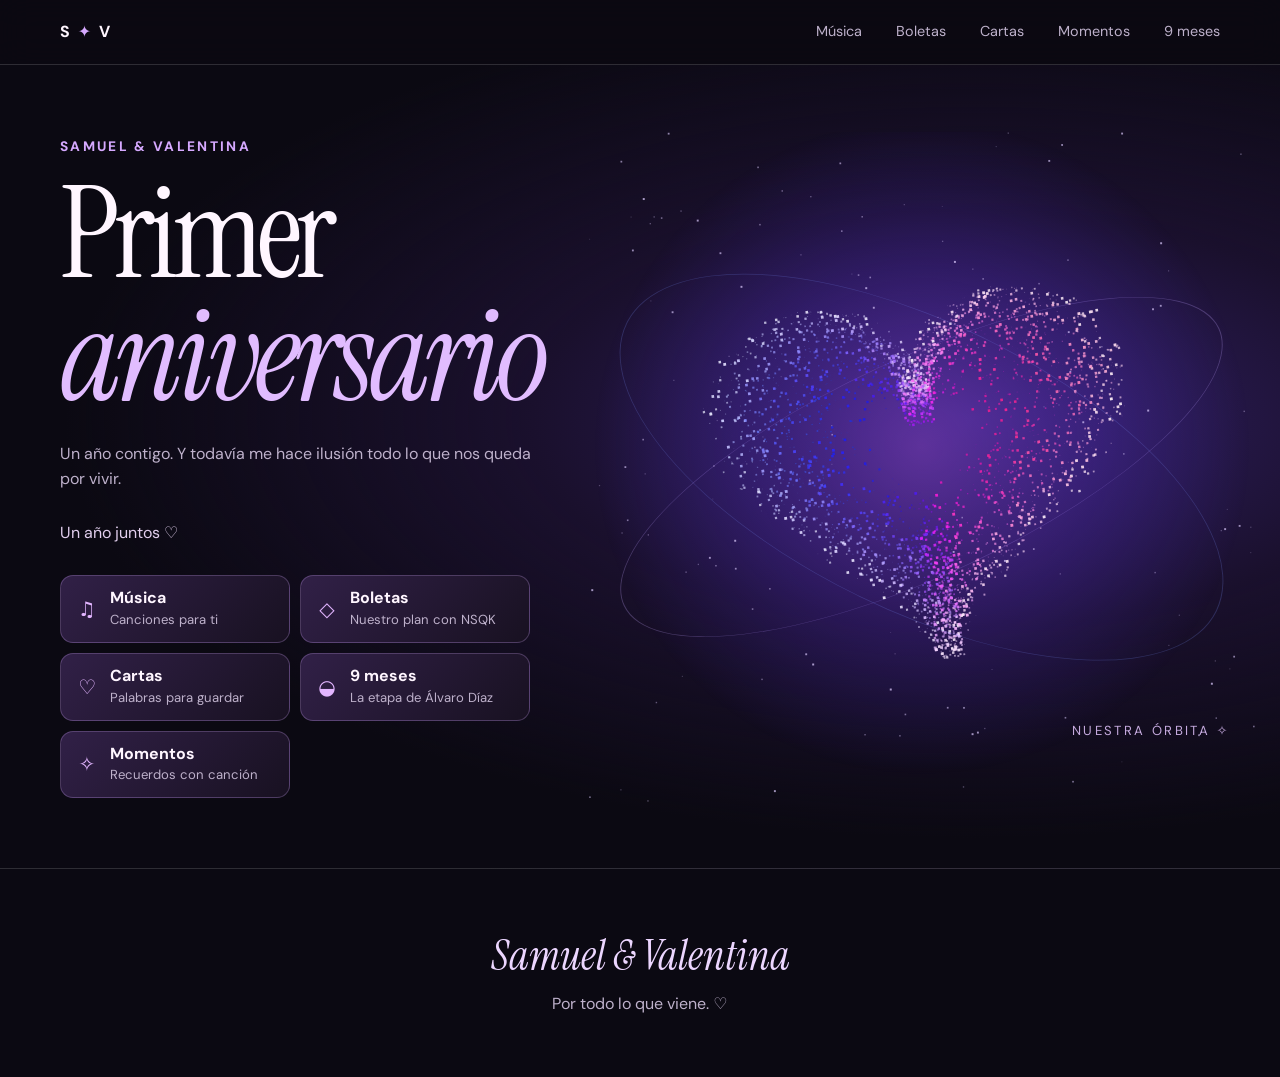
==== commit 5e613043: "Muestra solo los títulos de las cuatro cartas" ====
--- a/docs/index.html
+++ b/docs/index.html
@@ -141,13 +141,21 @@
 
 Samuel`},
   // CARTA PARA CUANDO EXTRAÑES: reemplaza el texto y conserva los saltos de párrafo.
-  {titulo:"Para cuando extrañes", tema:"A la distancia", resumen:"", texto:``},
+  {titulo:"Para cuando extrañes", tema:"A la distancia", resumen:"Léeme cuando quieras sentirme cerquita.", texto:`Vale, si hoy me extrañas, imagina que me siento a tu lado y te pregunto cómo te fue. Me puedes contar todo con calma. Hasta que pueda escucharte de verdad, te dejo estas palabras aquí para hacerte compañía.
+
+Te quiero. Y ya tengo ganas de verte.`},
   // CARTA LO QUE AMO DE TI: añade aquí tus detalles favoritos de Valentina.
-  {titulo:"Lo que amo de ti", tema:"Nosotros", resumen:"", texto:``},
+  {titulo:"Lo que amo de ti", tema:"Nosotros", resumen:"Las cosas que me dan ganas de quedarme un ratito más.", texto:`Amo escucharte hablar de algo que te emociona. En esos momentos me gusta hacerte otra pregunta solo para seguir oyéndote.
+
+Quiero seguir aprendiendo a quererte en los días en que todo sale bien y también en los que lo único que necesitas es descansar.`},
   // CARTA NUESTROS PLANES: añade planes reales o pequeños deseos.
-  {titulo:"Nuestros planes", tema:"Por venir", resumen:"", texto:``},
+  {titulo:"Nuestros planes", tema:"Por venir", resumen:"Un espacio para todas las fechas que aún no tienen día.", texto:`Me ilusiona ir a ver a NSQK contigo. También quiero que sigamos haciendo esos planes pequeños que podemos decidir el mismo día: salir a caminar, comer algo rico o quedarnos hablando un rato.
+
+Todavía hay muchos días por llenar. Qué rico poder imaginarlos contigo.`},
   // CARTA DÍAS TRANQUILOS: añade aquí un recuerdo o una dedicatoria.
-  {titulo:"Días tranquilos", tema:"Nosotros", resumen:"", texto:``}
+  {titulo:"Días tranquilos", tema:"Nosotros", resumen:"Una carta para leer despacio.", texto:`Hay días en los que me basta estar contigo. Podemos poner música bajito, repetir una canción por tercera vez y dejar que pase la tarde.
+
+Espero que tengamos muchos días así, con tiempo para mirarnos y poquito afán por lo demás.`}
 ];
 const byId = id => document.getElementById(id);
 function element(tag, text, className) {
@@ -278,9 +286,12 @@
     const button = element("button","",carta.portada ? "letter feature" : "letter");
     button.type = "button";
     button.setAttribute("aria-haspopup","dialog");
-    button.append(element("p",carta.tema,"label"),element("h3",carta.titulo),element("p",carta.resumen));
+    const hasContent = Boolean(carta.resumen || carta.texto);
+    if (hasContent) button.append(element('p',carta.tema,'label'));
+    button.append(element('h3',carta.titulo));
+    if (carta.resumen) button.append(element('p',carta.resumen));
     button.addEventListener("click",() => {
-      byId("reader-tag").textContent = carta.tema;
+      byId("reader-tag").textContent = hasContent ? carta.tema : "";
       byId("reader-title").textContent = carta.titulo;
       byId("reader-text").textContent = carta.texto;
       reader.showModal();
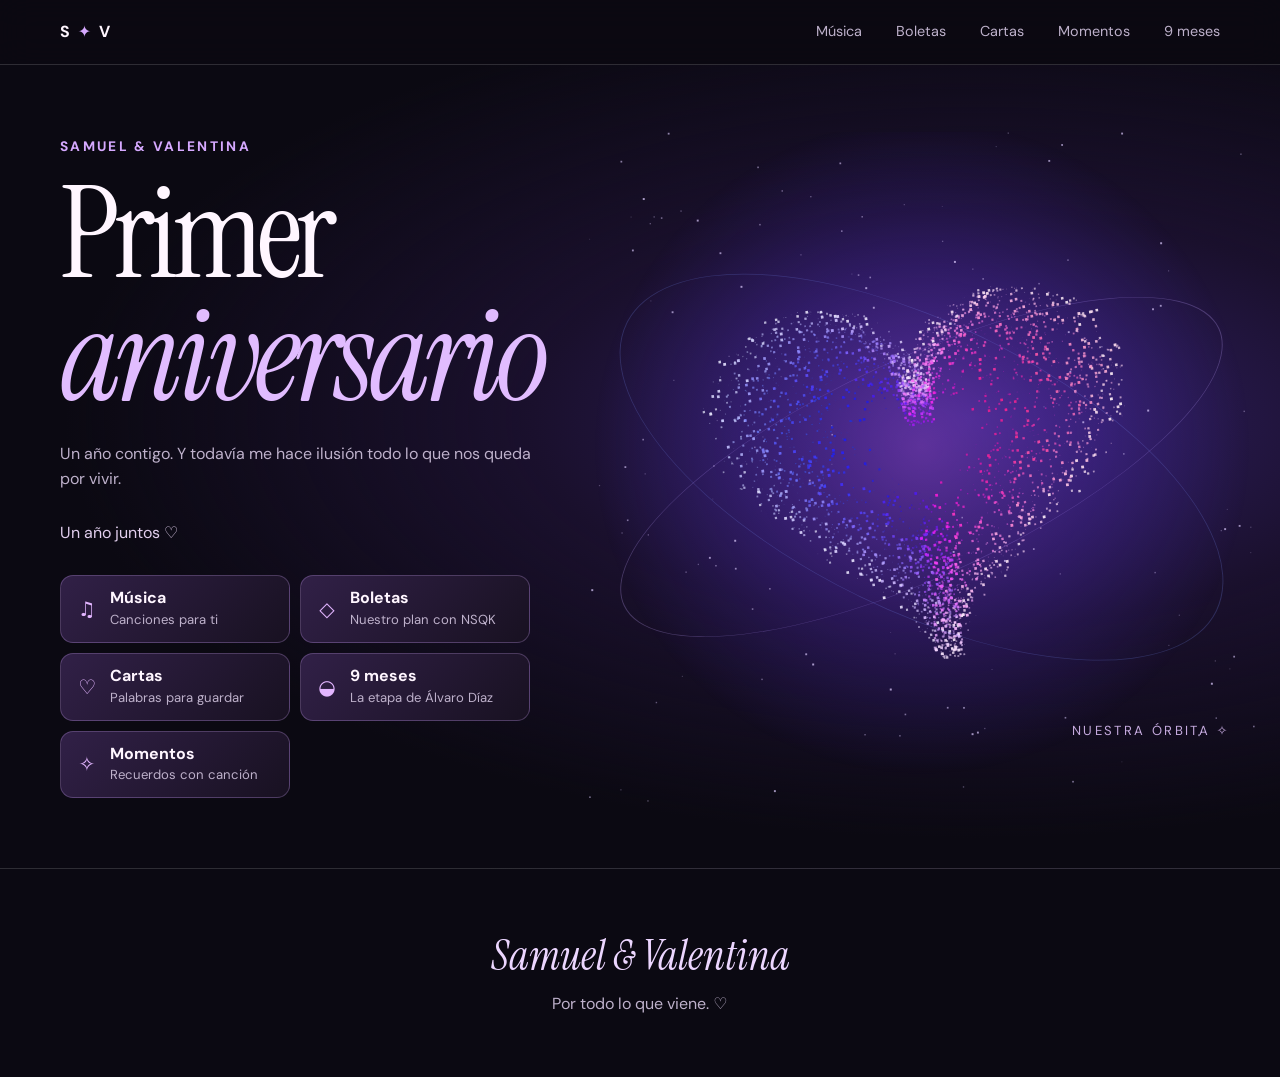
==== commit 22761ac9: "Quita los textos de borrador de las cartas" ====
--- a/docs/index.html
+++ b/docs/index.html
@@ -141,21 +141,13 @@
 
 Samuel`},
   // CARTA PARA CUANDO EXTRAÑES: reemplaza el texto y conserva los saltos de párrafo.
-  {titulo:"Para cuando extrañes", tema:"A la distancia", resumen:"Léeme cuando quieras sentirme cerquita.", texto:`Vale, si hoy me extrañas, imagina que me siento a tu lado y te pregunto cómo te fue. Me puedes contar todo con calma. Hasta que pueda escucharte de verdad, te dejo estas palabras aquí para hacerte compañía.
-
-Te quiero. Y ya tengo ganas de verte.`},
+  {titulo:"Para cuando extrañes", tema:"A la distancia", resumen:"", texto:``},
   // CARTA LO QUE AMO DE TI: añade aquí tus detalles favoritos de Valentina.
-  {titulo:"Lo que amo de ti", tema:"Nosotros", resumen:"Las cosas que me dan ganas de quedarme un ratito más.", texto:`Amo escucharte hablar de algo que te emociona. En esos momentos me gusta hacerte otra pregunta solo para seguir oyéndote.
-
-Quiero seguir aprendiendo a quererte en los días en que todo sale bien y también en los que lo único que necesitas es descansar.`},
+  {titulo:"Lo que amo de ti", tema:"Nosotros", resumen:"", texto:``},
   // CARTA NUESTROS PLANES: añade planes reales o pequeños deseos.
-  {titulo:"Nuestros planes", tema:"Por venir", resumen:"Un espacio para todas las fechas que aún no tienen día.", texto:`Me ilusiona ir a ver a NSQK contigo. También quiero que sigamos haciendo esos planes pequeños que podemos decidir el mismo día: salir a caminar, comer algo rico o quedarnos hablando un rato.
-
-Todavía hay muchos días por llenar. Qué rico poder imaginarlos contigo.`},
+  {titulo:"Nuestros planes", tema:"Por venir", resumen:"", texto:``},
   // CARTA DÍAS TRANQUILOS: añade aquí un recuerdo o una dedicatoria.
-  {titulo:"Días tranquilos", tema:"Nosotros", resumen:"Una carta para leer despacio.", texto:`Hay días en los que me basta estar contigo. Podemos poner música bajito, repetir una canción por tercera vez y dejar que pase la tarde.
-
-Espero que tengamos muchos días así, con tiempo para mirarnos y poquito afán por lo demás.`}
+  {titulo:"Días tranquilos", tema:"Nosotros", resumen:"", texto:``}
 ];
 const byId = id => document.getElementById(id);
 function element(tag, text, className) {
